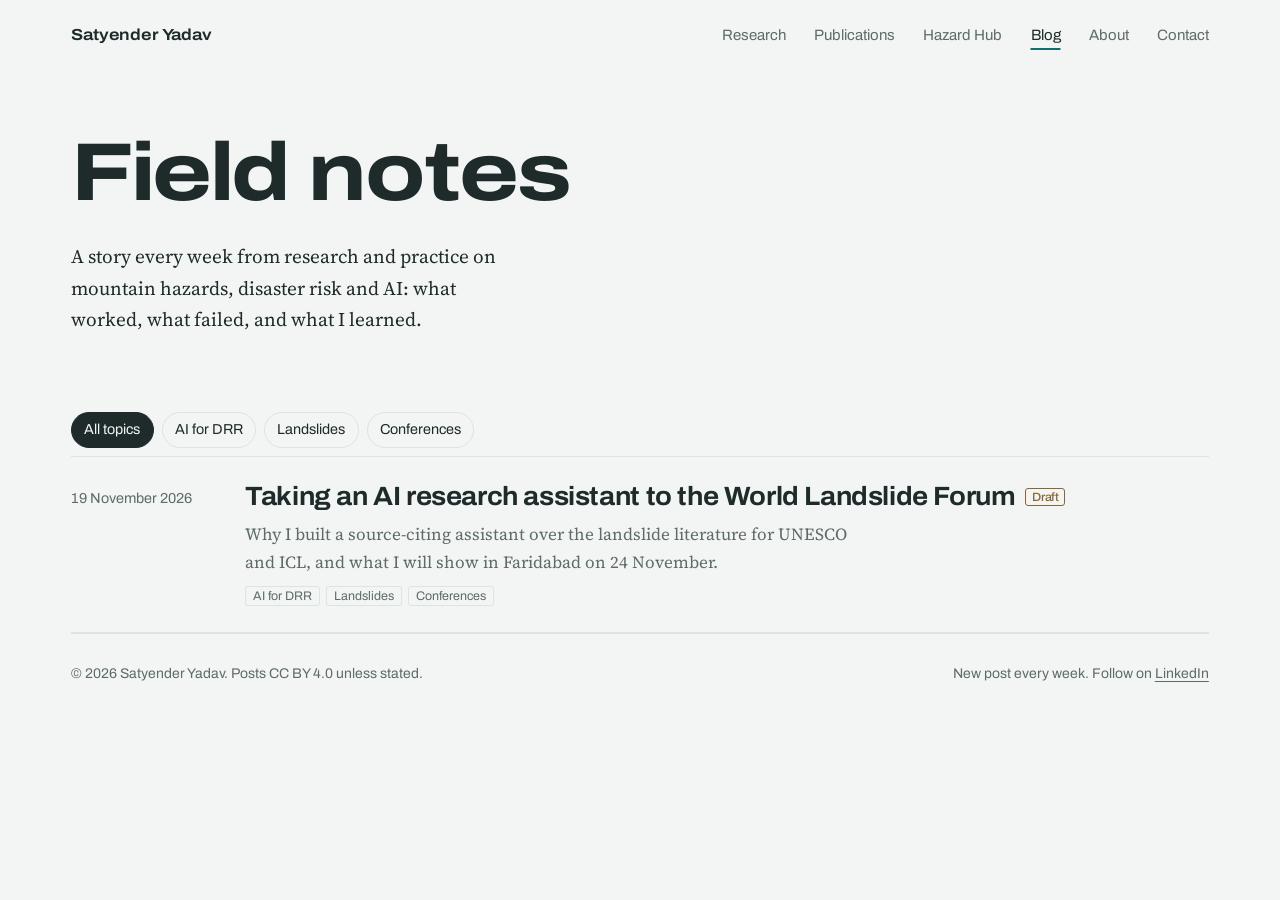
==== blog.html @ be4f51c5 "Add files via upload" ====
<!DOCTYPE html>
<html lang="en">
<head>
<meta charset="utf-8">
<meta name="viewport" content="width=device-width, initial-scale=1">
<title>Field notes | Satyender Yadav</title>
<meta name="description" content="Weekly stories from research and practice on landslides, floods, glacial lake hazards, disaster risk and AI, by Satyender Yadav.">
<meta name="theme-color" content="#F2F5F4">
<link rel="icon" href="data:image/svg+xml,%3Csvg xmlns='http://www.w3.org/2000/svg' viewBox='0 0 32 32'%3E%3Ccircle cx='16' cy='16' r='14' fill='%230F6F6B'/%3E%3Cpath d='M5 20c5-6 9 2 13-4s6-3 9-2' stroke='%23F2F5F4' stroke-width='2.4' fill='none'/%3E%3C/svg%3E">
<link rel="preconnect" href="https://fonts.googleapis.com">
<link rel="preconnect" href="https://fonts.gstatic.com" crossorigin>
<link href="https://fonts.googleapis.com/css2?family=Archivo:wdth,wght@62..125,300..800&family=Source+Serif+4:ital,opsz,wght@0,8..60,400..650;1,8..60,400..500&display=swap" rel="stylesheet">
<link rel="stylesheet" href="assets/site.css">
<style>
.b-hero{padding:clamp(24px,5vw,64px) 0 clamp(28px,4vw,48px)}
.b-hero h1{font-weight:740;font-stretch:120%;font-size:clamp(2.8rem,6.4vw,5.2rem);line-height:.95;letter-spacing:-.03em;margin:0 0 .35em}
.b-hero p{font-size:clamp(1.12rem,1.5vw,1.3rem);max-width:46ch;margin:0}
.tagbar{margin:28px 0 8px}
.plist{list-style:none;margin:0;padding:0;border-top:1px solid var(--rule)}
.plist li{display:grid;grid-template-columns:150px minmax(0,1fr);gap:24px;padding:26px 0;border-bottom:1px solid var(--rule)}
.plist time{font-family:var(--sans);font-size:.9rem;color:var(--scree);padding-top:4px}
.plist h2{font-size:clamp(1.3rem,2.2vw,1.65rem);font-stretch:105%;margin:0 0 8px}
.plist h2 a{color:var(--ink);text-decoration:none}
.plist h2 a:hover{color:var(--lake);text-decoration:underline}
.plist p{margin:0 0 10px;max-width:var(--measure);color:var(--scree)}
.plist .tags{display:flex;gap:6px;flex-wrap:wrap}
.draft{font-family:var(--sans);font-size:.75rem;color:var(--silt);border:1px solid currentColor;border-radius:3px;padding:1px 6px;margin-left:10px;vertical-align:4px;font-weight:500}

article.post{max-width:720px;margin:0 auto;padding:clamp(16px,4vw,48px) 0 clamp(56px,8vw,96px)}
.back{font-family:var(--sans);font-size:.95rem}
article.post h1{font-weight:720;font-stretch:112%;font-size:clamp(2rem,4.4vw,3.2rem);line-height:1.05;letter-spacing:-.02em;margin:.6em 0 .4em}
.pmeta{font-family:var(--sans);font-size:.95rem;color:var(--scree);display:flex;flex-wrap:wrap;gap:6px 18px;margin-bottom:36px;padding-bottom:22px;border-bottom:1px solid var(--rule)}
.prose{font-size:1.15rem;line-height:1.72}
.prose p{margin:0 0 1.2em}
.prose h2{font-size:1.45rem;margin:1.8em 0 .6em;font-stretch:106%}
.prose h3{margin:1.5em 0 .5em}
.prose ul,.prose ol{padding-left:1.3em;margin:0 0 1.2em}
.prose li{margin-bottom:.45em}
.prose blockquote{margin:1.4em 0;padding:4px 0 4px 20px;border-left:3px solid var(--lake);font-style:italic;color:var(--scree)}
.prose img{border-radius:6px;display:block;margin:1.4em 0}
.prose code{font-size:.9em;background:var(--paper);border:1px solid var(--rule);border-radius:3px;padding:1px 5px}
.prose pre{background:var(--paper);border:1px solid var(--rule);border-radius:6px;padding:14px 16px;overflow:auto;font-size:.9rem}
.prose em:last-child{color:var(--scree)}
.share{display:flex;flex-wrap:wrap;gap:12px;align-items:center;margin-top:44px;padding-top:22px;border-top:1px solid var(--rule);font-family:var(--sans);font-size:.95rem}
@media (max-width:720px){.plist li{grid-template-columns:1fr;gap:4px}}
</style>
</head>
<body>
<a class="skip" href="#main">Skip to content</a>
<div class="wrap">
  <header class="top">
    <a class="mark" href="index.html">Satyender Yadav</a>
    <nav aria-label="Main">
      <ul>
        <li><a href="index.html#research">Research</a></li>
        <li><a href="index.html#publications">Publications</a></li>
        <li><a href="hub.html">Hazard Hub</a></li>
        <li><a href="blog.html" aria-current="page">Blog</a></li>
        <li><a href="index.html#about">About</a></li>
        <li><a href="index.html#contact">Contact</a></li>
      </ul>
    </nav>
  </header>

  <main id="main">
    <div id="list-view">
      <div class="b-hero">
        <h1>Field notes</h1>
        <p>A story every week from research and practice on mountain hazards, disaster risk and AI: what worked, what failed, and what I learned.</p>
      </div>
      <div class="chips tagbar" id="tagbar" role="group" aria-label="Filter by topic"></div>
      <ol class="plist" id="plist"><li><span></span><p>Loading posts</p></li></ol>
    </div>
    <article class="post" id="post-view" hidden aria-live="polite"></article>
  </main>

  <footer class="site">
    <span>© 2026 Satyender Yadav. Posts CC BY 4.0 unless stated.</span>
    <span>New post every week. Follow on <a href="https://www.linkedin.com/in/satyenderyadav17">LinkedIn</a></span>
  </footer>
</div>
<script src="assets/marked.umd.js"></script>
<script>
(function(){
'use strict';
function esc(s){return String(s==null?'':s).replace(/[&<>"]/g,function(c){return {'&':'&amp;','<':'&lt;','>':'&gt;','"':'&quot;'}[c];});}
function fmt(d){return new Date(d+'T00:00:00').toLocaleDateString('en-GB',{day:'numeric',month:'long',year:'numeric'});}
var POSTS=[], tag='';
var listV=document.getElementById('list-view'), postV=document.getElementById('post-view');

function renderList(){
  var items=POSTS.filter(function(p){return !tag||p.tags.indexOf(tag)>=0;});
  document.getElementById('plist').innerHTML=items.map(function(p){
    return '<li><time datetime="'+esc(p.date)+'">'+fmt(p.date)+'</time><div><h2><a href="#'+esc(p.slug)+'">'+esc(p.title)+'</a>'+(p.draft?'<span class="draft">Draft</span>':'')+'</h2><p>'+esc(p.summary)+'</p><div class="tags">'+p.tags.map(function(t){return '<span class="tag">'+esc(t)+'</span>';}).join('')+'</div></div></li>';
  }).join('')||'<li><span></span><p>No posts on this topic yet.</p></li>';
}
function renderTags(){
  var all=[];POSTS.forEach(function(p){p.tags.forEach(function(t){if(all.indexOf(t)<0)all.push(t);});});
  var bar=document.getElementById('tagbar');
  bar.innerHTML='<button type="button" data-t="" aria-pressed="true">All topics</button>'+all.map(function(t){return '<button type="button" data-t="'+esc(t)+'" aria-pressed="false">'+esc(t)+'</button>';}).join('');
  bar.addEventListener('click',function(e){var b=e.target.closest('button');if(!b)return;tag=b.dataset.t;[].forEach.call(bar.children,function(x){x.setAttribute('aria-pressed',x===b);});renderList();});
}
function showPost(slug){
  var p=POSTS.filter(function(x){return x.slug===slug;})[0];
  if(!p){listV.hidden=false;postV.hidden=true;return;}
  listV.hidden=true;postV.hidden=false;
  postV.innerHTML='<a class="back" href="#">All posts</a><p class="muted sans">Loading</p>';
  fetch(p.file).then(function(r){if(!r.ok)throw 0;return r.text();}).then(function(md){
    var words=md.split(/\s+/).length, mins=Math.max(1,Math.round(words/220));
    var html=window.marked?marked.parse(md):'<pre>'+esc(md)+'</pre>';
    document.title=p.title+' | Satyender Yadav';
    postV.innerHTML='<a class="back" href="#">All posts</a><h1>'+esc(p.title)+(p.draft?'<span class="draft">Draft</span>':'')+'</h1>'
      +'<div class="pmeta"><time datetime="'+esc(p.date)+'">'+fmt(p.date)+'</time><span>'+mins+' min read</span><span>'+p.tags.map(esc).join(', ')+'</span></div>'
      +'<div class="prose">'+html+'</div>'
      +'<div class="share"><span class="muted">Share this story</span><a href="https://www.linkedin.com/sharing/share-offsite/?url='+encodeURIComponent(location.href)+'">LinkedIn</a><a href="https://bsky.app/intent/compose?text='+encodeURIComponent(p.title+' '+location.href)+'">Bluesky</a><a href="index.html#contact">Reply by email</a></div>';
    window.scrollTo(0,0);
  }).catch(function(){postV.innerHTML='<a class="back" href="#">All posts</a><p>This post could not load. Refresh to try again.</p>';});
}
function route(){var h=location.hash.replace('#','');if(h)showPost(h);else{document.title='Field notes | Satyender Yadav';listV.hidden=false;postV.hidden=true;}}
fetch('posts/index.json').then(function(r){return r.json();}).then(function(list){
  POSTS=list.slice().sort(function(a,b){return b.date.localeCompare(a.date);});
  renderTags();renderList();route();
}).catch(function(){document.getElementById('plist').innerHTML='<li><span></span><p>Posts could not load. Refresh to try again.</p></li>';});
window.addEventListener('hashchange',route);
})();
</script>
</body>
</html>
---- assets/site.css ----
/* Shared design system: Satyender Yadav site
   Palette drawn from Himalayan field colours: snowfield, moraine, glacial lake, silt */
:root{
  --snow:#F2F5F4; --paper:#FAFBFB; --ink:#1E2B2A; --scree:#5E6B68;
  --lake:#0F6F6B; --lake-fill:#4FA9A3; --lake-soft:#D5E8E5;
  --silt:#8A6533; --silt-fill:#B98D4E; --silt-soft:#EFE4D2;
  --contour:#C9D4D0; --contour-major:#9FB0AB; --rule:#DCE3E1;
  --r1:#EEF1E6; --r2:#D9CDA4; --r3:#C49A5A; --r4:#9A5E2E; --r5:#5E2F1E;
  --sans:"Archivo",system-ui,-apple-system,"Segoe UI",sans-serif;
  --serif:"Source Serif 4",Georgia,serif;
  --measure:68ch; --gutter:clamp(20px,4vw,56px); --maxw:1240px;
}
@media (prefers-color-scheme:dark){
  :root{
    --snow:#132020; --paper:#182727; --ink:#E6EEEC; --scree:#9DAEAA;
    --lake:#6FC2BC; --lake-fill:#2F7F7A; --lake-soft:#1D3836;
    --silt:#D2A866; --silt-fill:#C1924F; --silt-soft:#33291B;
    --contour:#2A3B3A; --contour-major:#3E5654; --rule:#263735;
    --r1:#22302D; --r2:#5A5236; --r3:#9C7843; --r4:#C98A4C; --r5:#F0B27A;
  }
}
*,*::before,*::after{box-sizing:border-box}
html{scroll-behavior:smooth;-webkit-text-size-adjust:100%}
@media (prefers-reduced-motion:reduce){html{scroll-behavior:auto}}
body{margin:0;background:var(--snow);color:var(--ink);font-family:var(--serif);font-size:1.0625rem;line-height:1.65;font-optical-sizing:auto;-webkit-font-smoothing:antialiased}
img,svg,canvas{max-width:100%}
a{color:var(--lake);text-decoration-thickness:1px;text-underline-offset:.18em}
a:hover{text-decoration-thickness:2px}
:focus-visible{outline:2px solid var(--lake);outline-offset:3px;border-radius:2px}
.skip{position:absolute;left:-999px;top:8px;background:var(--ink);color:var(--snow);padding:8px 14px;font-family:var(--sans);z-index:50}
.skip:focus{left:8px}
.wrap{max-width:var(--maxw);margin:0 auto;padding:0 var(--gutter)}
.vh{position:absolute!important;width:1px;height:1px;overflow:hidden;clip:rect(0 0 0 0);white-space:nowrap}

/* Top bar */
.top{display:flex;justify-content:space-between;align-items:center;gap:24px;padding:22px 0;font-family:var(--sans);font-size:.9375rem}
.top .mark{font-weight:650;font-stretch:112%;color:var(--ink);text-decoration:none;letter-spacing:-.01em;font-size:1rem}
.top nav ul{display:flex;gap:clamp(14px,2.2vw,30px);list-style:none;margin:0;padding:0;flex-wrap:wrap}
.top nav a{color:var(--scree);text-decoration:none}
.top nav a:hover,.top nav a[aria-current="page"]{color:var(--ink)}
.top nav a[aria-current="page"]{text-decoration:underline;text-decoration-color:var(--lake);text-decoration-thickness:2px;text-underline-offset:.5em}

/* Type */
h1,h2,h3{font-family:var(--sans);color:var(--ink)}
h2{font-weight:680;font-stretch:112%;font-size:clamp(1.7rem,3vw,2.35rem);line-height:1.08;letter-spacing:-.015em;margin:0}
h3{font-weight:620;font-size:1.2rem;line-height:1.3;margin:0 0 .4em;letter-spacing:-.005em}
.muted{color:var(--scree)}
.sans{font-family:var(--sans)}

/* Sections */
section{padding:clamp(56px,8vw,104px) 0;border-top:1px solid var(--rule)}
.sec-head{display:grid;grid-template-columns:minmax(0,4fr) minmax(0,8fr);gap:clamp(20px,4vw,64px);margin-bottom:clamp(28px,4vw,48px);align-items:start}
.sec-head p{margin:0;max-width:var(--measure);color:var(--scree)}

/* Buttons and chips */
.btn{display:inline-flex;align-items:center;gap:8px;background:var(--ink);color:var(--snow);padding:.62em 1.1em;border-radius:4px;text-decoration:none;font-family:var(--sans);font-weight:560;font-size:.98rem;border:0;cursor:pointer}
.btn:hover{background:var(--lake);color:#fff}
.btn.ghost{background:none;color:var(--ink);border:1px solid var(--contour-major)}
.btn.ghost:hover{border-color:var(--ink);background:none;color:var(--ink)}
.chips{display:flex;flex-wrap:wrap;gap:8px;font-family:var(--sans)}
.chips button{font:inherit;font-size:.9rem;background:none;border:1px solid var(--rule);color:var(--ink);padding:.36em .85em;border-radius:999px;cursor:pointer}
.chips button:hover{border-color:var(--contour-major)}
.chips button[aria-pressed="true"]{background:var(--ink);color:var(--snow);border-color:var(--ink)}
.tag{display:inline-block;font-family:var(--sans);font-size:.78rem;line-height:1.5;padding:0 7px;border-radius:3px;border:1px solid var(--rule);color:var(--scree)}
.tag.flood{color:var(--lake);border-color:color-mix(in srgb,var(--lake) 40%,transparent)}
.tag.landslide,.tag.glof{color:var(--silt);border-color:color-mix(in srgb,var(--silt) 40%,transparent)}

/* Footer */
footer.site{border-top:1px solid var(--rule);padding:28px 0 44px;font-family:var(--sans);font-size:.875rem;color:var(--scree);display:flex;justify-content:space-between;gap:20px;flex-wrap:wrap}
footer.site a{color:var(--scree)}

.status-line{display:inline-flex;align-items:center;gap:10px;font-family:var(--sans);font-size:.9375rem;color:var(--ink)}
.status-line::before{content:"";flex:none;width:9px;height:9px;border-radius:50%;background:var(--lake-fill);box-shadow:0 0 0 4px color-mix(in srgb,var(--lake-fill) 25%,transparent)}

@media (max-width:960px){
  .sec-head{grid-template-columns:1fr;gap:14px}
}
@media (max-width:720px){
  .top{flex-direction:column;align-items:flex-start;gap:10px}
}
@media print{
  .top nav,.skip,.no-print{display:none!important}
  body{background:#fff;color:#000}
  section{padding:24px 0}
}
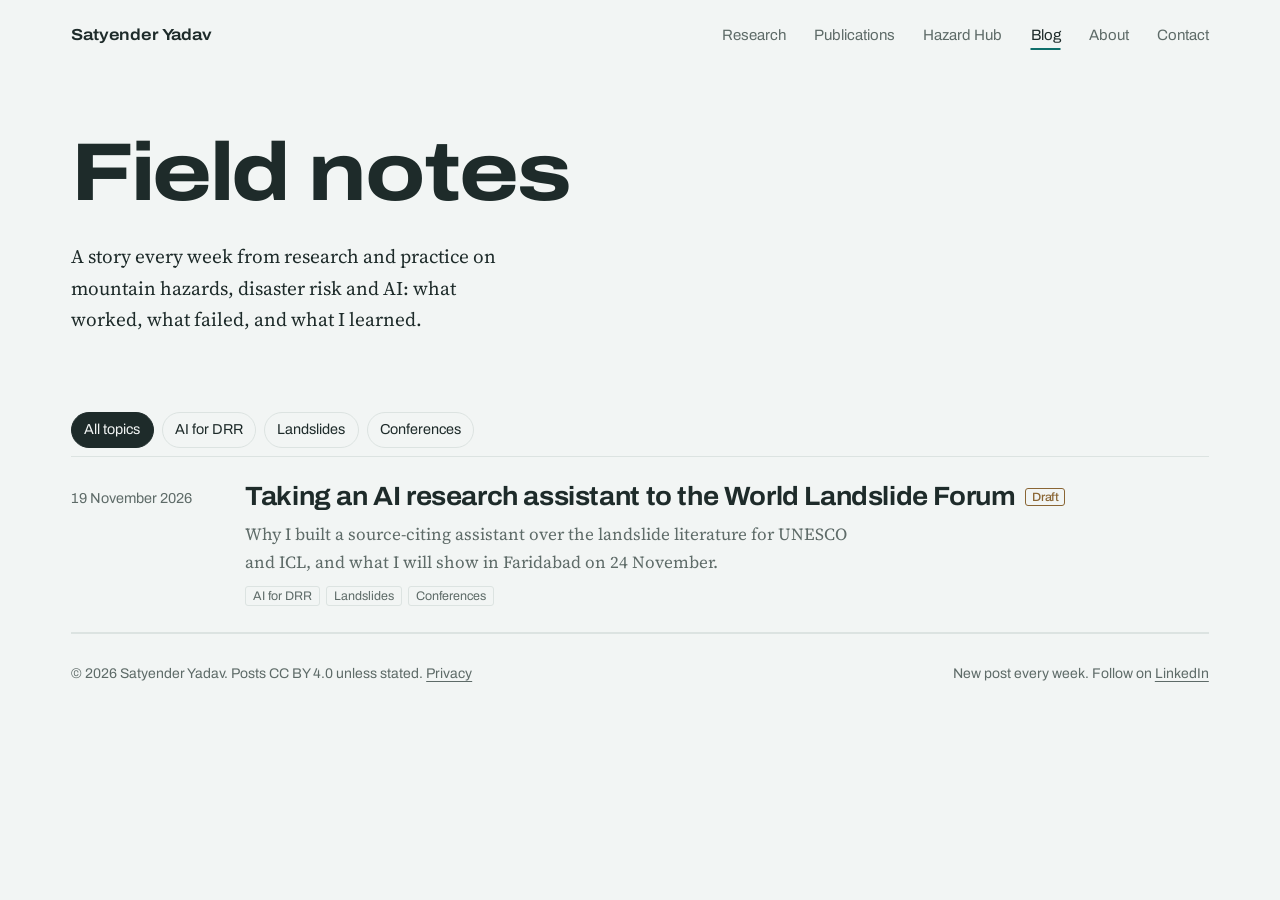
==== commit 22cabd23: "Add privacy-friendly visitor statistics and privacy page" ====
--- a/blog.html
+++ b/blog.html
@@ -68,14 +68,14 @@
         <h1>Field notes</h1>
         <p>A story every week from research and practice on mountain hazards, disaster risk and AI: what worked, what failed, and what I learned.</p>
       </div>
-      <div class="chips tagbar" id="tagbar" role="group" aria-label="Filter by topic"></div>
-      <ol class="plist" id="plist"><li><span></span><p>Loading posts</p></li></ol>
+      <div class="chips tagbar" id="tagbar" role="group" aria-label="Filter by topic" data-track-group="Blog topic"></div>
+      <ol class="plist" id="plist" data-track-section="Post list"><li><span></span><p>Loading posts</p></li></ol>
     </div>
     <article class="post" id="post-view" hidden aria-live="polite"></article>
   </main>
 
   <footer class="site">
-    <span>© 2026 Satyender Yadav. Posts CC BY 4.0 unless stated.</span>
+    <span>© 2026 Satyender Yadav. Posts CC BY 4.0 unless stated. <a href="privacy.html">Privacy</a></span>
     <span>New post every week. Follow on <a href="https://www.linkedin.com/in/satyenderyadav17">LinkedIn</a></span>
   </footer>
 </div>
@@ -111,7 +111,7 @@
     document.title=p.title+' | Satyender Yadav';
     postV.innerHTML='<a class="back" href="#">All posts</a><h1>'+esc(p.title)+(p.draft?'<span class="draft">Draft</span>':'')+'</h1>'
       +'<div class="pmeta"><time datetime="'+esc(p.date)+'">'+fmt(p.date)+'</time><span>'+mins+' min read</span><span>'+p.tags.map(esc).join(', ')+'</span></div>'
-      +'<div class="prose">'+html+'</div>'
+      +'<div class="prose" data-track-read="'+esc(p.slug)+'" data-track-section="Post text">'+html+'</div>'
       +'<div class="share"><span class="muted">Share this story</span><a href="https://www.linkedin.com/sharing/share-offsite/?url='+encodeURIComponent(location.href)+'">LinkedIn</a><a href="https://bsky.app/intent/compose?text='+encodeURIComponent(p.title+' '+location.href)+'">Bluesky</a><a href="index.html#contact">Reply by email</a></div>';
     window.scrollTo(0,0);
   }).catch(function(){postV.innerHTML='<a class="back" href="#">All posts</a><p>This post could not load. Refresh to try again.</p>';});
@@ -124,5 +124,6 @@
 window.addEventListener('hashchange',route);
 })();
 </script>
+<script src="assets/analytics.js" defer></script>
 </body>
 </html>
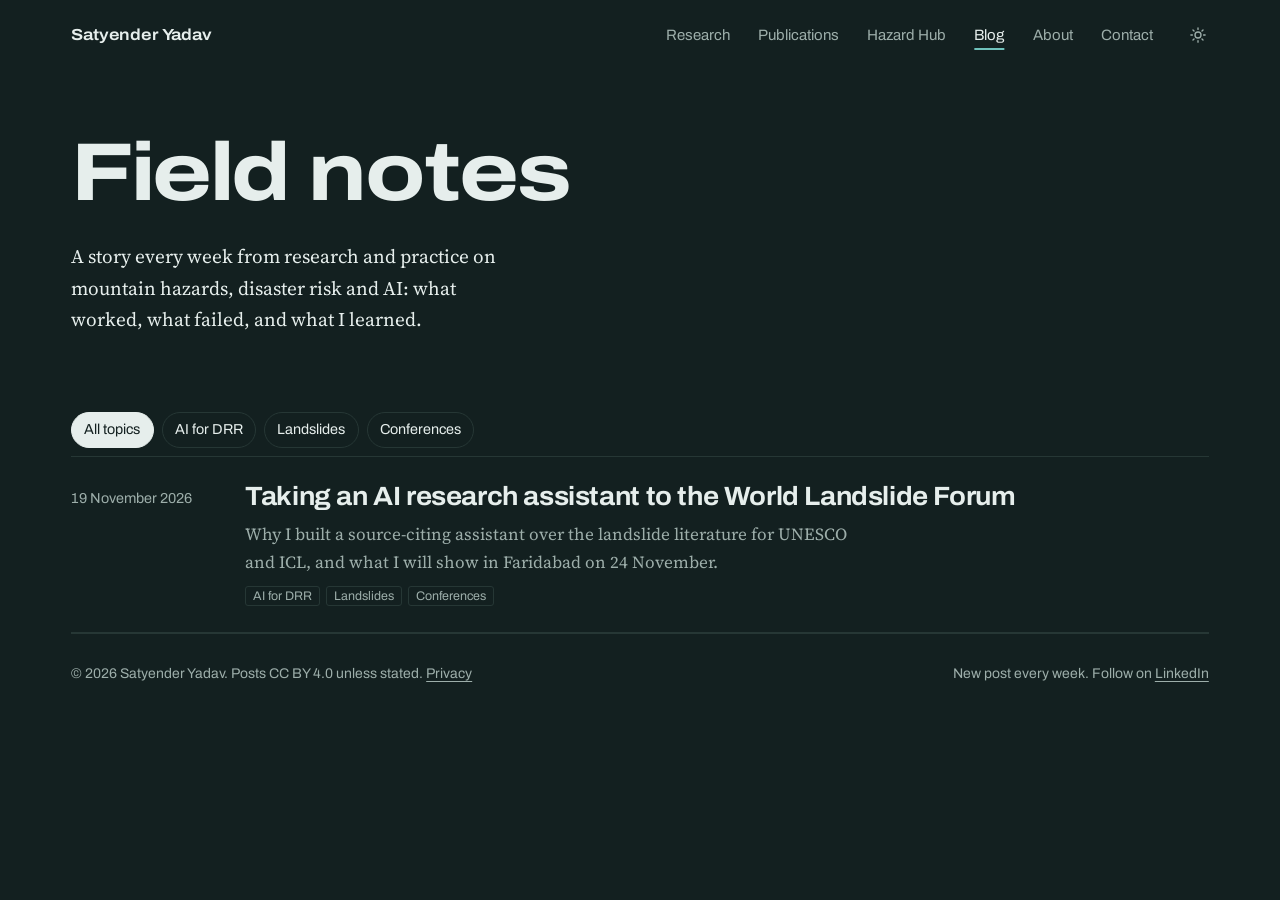
==== commit 2c33f650: "Add a light/dark switch that opens in the right mode by itself A sun/moon button at the end of the m" ====
--- a/blog.html
+++ b/blog.html
@@ -10,6 +10,7 @@
 <link rel="preconnect" href="https://fonts.googleapis.com">
 <link rel="preconnect" href="https://fonts.gstatic.com" crossorigin>
 <link href="https://fonts.googleapis.com/css2?family=Archivo:wdth,wght@62..125,300..800&family=Source+Serif+4:ital,opsz,wght@0,8..60,400..650;1,8..60,400..500&display=swap" rel="stylesheet">
+<script>(function(){var t;try{t=localStorage.getItem('theme')}catch(e){}if(t!=='light'&&t!=='dark'){var h=new Date().getHours();t=(window.matchMedia&&matchMedia('(prefers-color-scheme: dark)').matches)||h>=19||h<7?'dark':'light'}document.documentElement.setAttribute('data-theme',t)})();</script>
 <link rel="stylesheet" href="assets/site.css">
 <style>
 .b-hero{padding:clamp(24px,5vw,64px) 0 clamp(28px,4vw,48px)}
@@ -58,6 +59,7 @@
         <li><a href="blog.html" aria-current="page">Blog</a></li>
         <li><a href="index.html#about">About</a></li>
         <li><a href="index.html#contact">Contact</a></li>
+        <li class="theme-item"><button type="button" class="theme-toggle" aria-label="Switch colour mode"><svg class="i-moon" viewBox="0 0 24 24" aria-hidden="true" fill="none" stroke="currentColor" stroke-width="1.8" stroke-linecap="round" stroke-linejoin="round"><path d="M20 14.5A8 8 0 0 1 9.5 4a8 8 0 1 0 10.5 10.5z"/></svg><svg class="i-sun" viewBox="0 0 24 24" aria-hidden="true" fill="none" stroke="currentColor" stroke-width="1.8" stroke-linecap="round"><circle cx="12" cy="12" r="4"/><path d="M12 2.5v2M12 19.5v2M2.5 12h2M19.5 12h2M5.3 5.3l1.4 1.4M17.3 17.3l1.4 1.4M5.3 18.7l1.4-1.4M17.3 6.7l1.4-1.4"/></svg></button></li>
       </ul>
     </nav>
   </header>
@@ -124,6 +126,7 @@
 window.addEventListener('hashchange',route);
 })();
 </script>
+<script src="assets/theme.js" defer></script>
 <script src="assets/analytics.js" defer></script>
 </body>
 </html>
--- a/assets/site.css
+++ b/assets/site.css
@@ -11,7 +11,7 @@
   --measure:68ch; --gutter:clamp(20px,4vw,56px); --maxw:1240px;
 }
 @media (prefers-color-scheme:dark){
-  :root{
+  :root:not([data-theme="light"]){
     --snow:#132020; --paper:#182727; --ink:#E6EEEC; --scree:#9DAEAA;
     --lake:#6FC2BC; --lake-fill:#2F7F7A; --lake-soft:#1D3836;
     --silt:#D2A866; --silt-fill:#C1924F; --silt-soft:#33291B;
@@ -19,6 +19,19 @@
     --r1:#22302D; --r2:#5A5236; --r3:#9C7843; --r4:#C98A4C; --r5:#F0B27A;
   }
 }
+:root[data-theme="dark"]{
+    --snow:#132020; --paper:#182727; --ink:#E6EEEC; --scree:#9DAEAA;
+    --lake:#6FC2BC; --lake-fill:#2F7F7A; --lake-soft:#1D3836;
+    --silt:#D2A866; --silt-fill:#C1924F; --silt-soft:#33291B;
+    --contour:#2A3B3A; --contour-major:#3E5654; --rule:#263735;
+    --r1:#22302D; --r2:#5A5236; --r3:#9C7843; --r4:#C98A4C; --r5:#F0B27A;
+  }
+:root{color-scheme:light}
+:root[data-theme="dark"]{color-scheme:dark}
+@media (prefers-color-scheme:dark){:root:not([data-theme="light"]){color-scheme:dark}}
+/* Light/dark switch: soft fade only while switching, never for reduced motion */
+html.theme-fade,html.theme-fade *,html.theme-fade *::before,html.theme-fade *::after{transition:background-color .3s ease,color .3s ease,border-color .3s ease,fill .3s ease,stroke .3s ease!important}
+@media (prefers-reduced-motion:reduce){html.theme-fade,html.theme-fade *{transition:none!important}}
 *,*::before,*::after{box-sizing:border-box}
 html{scroll-behavior:smooth;-webkit-text-size-adjust:100%}
 @media (prefers-reduced-motion:reduce){html{scroll-behavior:auto}}
@@ -39,6 +52,14 @@
 .top nav a{color:var(--scree);text-decoration:none}
 .top nav a:hover,.top nav a[aria-current="page"]{color:var(--ink)}
 .top nav a[aria-current="page"]{text-decoration:underline;text-decoration-color:var(--lake);text-decoration-thickness:2px;text-underline-offset:.5em}
+.top nav li.theme-item{display:flex;align-items:center}
+.theme-toggle{display:none;place-items:center;width:34px;height:34px;margin:-8px -6px -8px 0;padding:0;border:0;border-radius:50%;background:none;color:var(--scree);cursor:pointer}
+:root[data-theme] .theme-toggle{display:inline-grid}
+.theme-toggle:hover{color:var(--ink);background:var(--rule)}
+.theme-toggle svg{width:18px;height:18px;display:block}
+.theme-toggle .i-sun{display:none}
+:root[data-theme="dark"] .theme-toggle .i-sun{display:block}
+:root[data-theme="dark"] .theme-toggle .i-moon{display:none}
 
 /* Type */
 h1,h2,h3{font-family:var(--sans);color:var(--ink)}
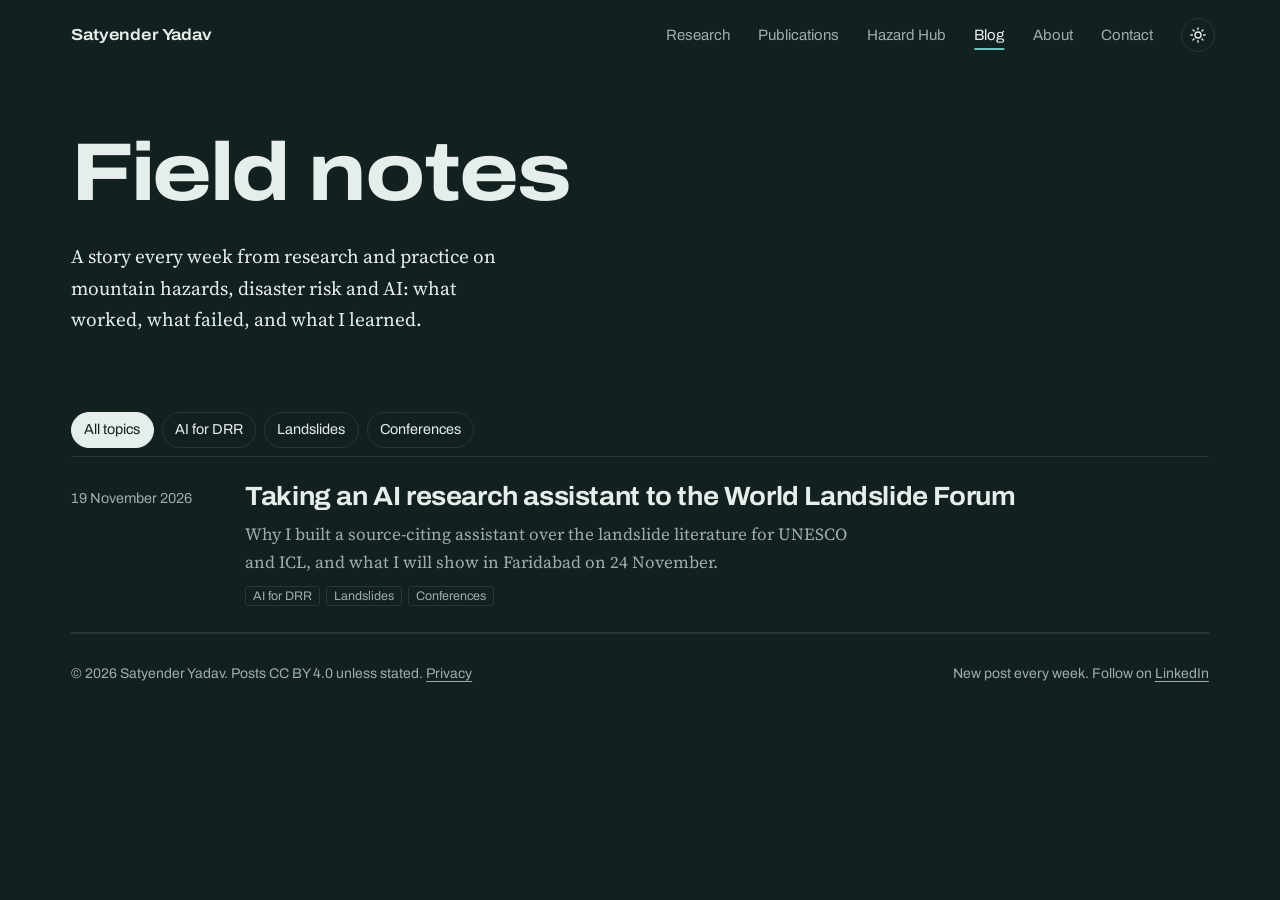
==== commit f9267471: "Fix the light/dark switch showing stale styles; make the icon clearer Browsers keep site.css for 10 " ====
--- a/blog.html
+++ b/blog.html
@@ -11,7 +11,7 @@
 <link rel="preconnect" href="https://fonts.gstatic.com" crossorigin>
 <link href="https://fonts.googleapis.com/css2?family=Archivo:wdth,wght@62..125,300..800&family=Source+Serif+4:ital,opsz,wght@0,8..60,400..650;1,8..60,400..500&display=swap" rel="stylesheet">
 <script>(function(){var t;try{t=localStorage.getItem('theme')}catch(e){}if(t!=='light'&&t!=='dark'){var h=new Date().getHours();t=(window.matchMedia&&matchMedia('(prefers-color-scheme: dark)').matches)||h>=19||h<7?'dark':'light'}document.documentElement.setAttribute('data-theme',t)})();</script>
-<link rel="stylesheet" href="assets/site.css">
+<link rel="stylesheet" href="assets/site.css?v=2">
 <style>
 .b-hero{padding:clamp(24px,5vw,64px) 0 clamp(28px,4vw,48px)}
 .b-hero h1{font-weight:740;font-stretch:120%;font-size:clamp(2.8rem,6.4vw,5.2rem);line-height:.95;letter-spacing:-.03em;margin:0 0 .35em}
@@ -126,7 +126,7 @@
 window.addEventListener('hashchange',route);
 })();
 </script>
-<script src="assets/theme.js" defer></script>
+<script src="assets/theme.js?v=2" defer></script>
 <script src="assets/analytics.js" defer></script>
 </body>
 </html>
--- a/assets/site.css
+++ b/assets/site.css
@@ -53,10 +53,10 @@
 .top nav a:hover,.top nav a[aria-current="page"]{color:var(--ink)}
 .top nav a[aria-current="page"]{text-decoration:underline;text-decoration-color:var(--lake);text-decoration-thickness:2px;text-underline-offset:.5em}
 .top nav li.theme-item{display:flex;align-items:center}
-.theme-toggle{display:none;place-items:center;width:34px;height:34px;margin:-8px -6px -8px 0;padding:0;border:0;border-radius:50%;background:none;color:var(--scree);cursor:pointer}
+.theme-toggle{display:none;place-items:center;width:34px;height:34px;margin:-8px -6px -8px 0;padding:0;border:1px solid var(--rule);border-radius:50%;background:none;color:var(--ink);cursor:pointer}
 :root[data-theme] .theme-toggle{display:inline-grid}
-.theme-toggle:hover{color:var(--ink);background:var(--rule)}
-.theme-toggle svg{width:18px;height:18px;display:block}
+.theme-toggle:hover{background:var(--rule)}
+.theme-toggle svg{width:18px;height:18px;min-width:18px;display:block}
 .theme-toggle .i-sun{display:none}
 :root[data-theme="dark"] .theme-toggle .i-sun{display:block}
 :root[data-theme="dark"] .theme-toggle .i-moon{display:none}
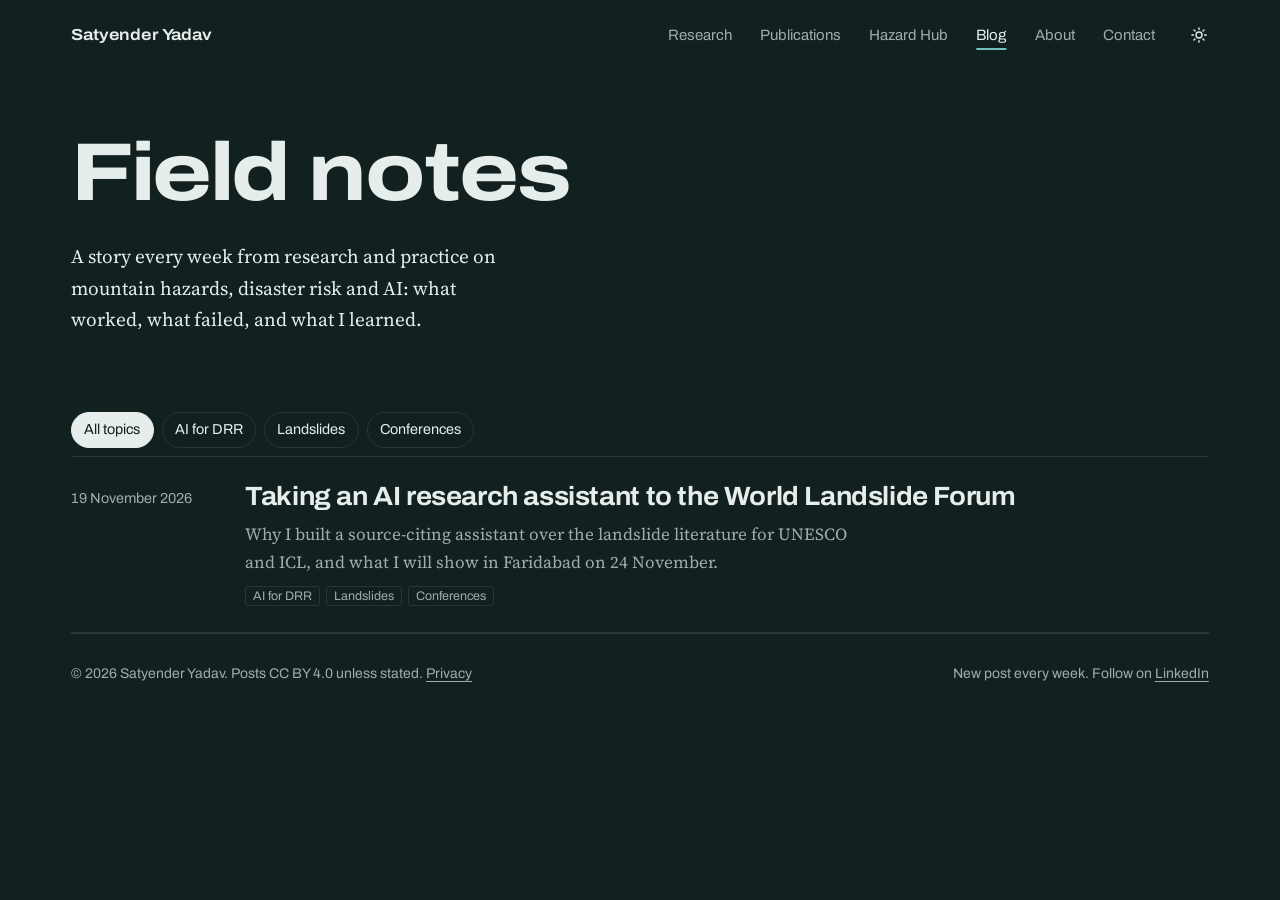
==== commit 7efce428: "Theme switch: drop the ring, show its label at once The sun/moon icon now sits plain in the menu lik" ====
--- a/blog.html
+++ b/blog.html
@@ -11,7 +11,7 @@
 <link rel="preconnect" href="https://fonts.gstatic.com" crossorigin>
 <link href="https://fonts.googleapis.com/css2?family=Archivo:wdth,wght@62..125,300..800&family=Source+Serif+4:ital,opsz,wght@0,8..60,400..650;1,8..60,400..500&display=swap" rel="stylesheet">
 <script>(function(){var t;try{t=localStorage.getItem('theme')}catch(e){}if(t!=='light'&&t!=='dark'){var h=new Date().getHours();t=(window.matchMedia&&matchMedia('(prefers-color-scheme: dark)').matches)||h>=19||h<7?'dark':'light'}document.documentElement.setAttribute('data-theme',t)})();</script>
-<link rel="stylesheet" href="assets/site.css?v=2">
+<link rel="stylesheet" href="assets/site.css?v=3">
 <style>
 .b-hero{padding:clamp(24px,5vw,64px) 0 clamp(28px,4vw,48px)}
 .b-hero h1{font-weight:740;font-stretch:120%;font-size:clamp(2.8rem,6.4vw,5.2rem);line-height:.95;letter-spacing:-.03em;margin:0 0 .35em}
@@ -59,7 +59,7 @@
         <li><a href="blog.html" aria-current="page">Blog</a></li>
         <li><a href="index.html#about">About</a></li>
         <li><a href="index.html#contact">Contact</a></li>
-        <li class="theme-item"><button type="button" class="theme-toggle" aria-label="Switch colour mode"><svg class="i-moon" viewBox="0 0 24 24" aria-hidden="true" fill="none" stroke="currentColor" stroke-width="1.8" stroke-linecap="round" stroke-linejoin="round"><path d="M20 14.5A8 8 0 0 1 9.5 4a8 8 0 1 0 10.5 10.5z"/></svg><svg class="i-sun" viewBox="0 0 24 24" aria-hidden="true" fill="none" stroke="currentColor" stroke-width="1.8" stroke-linecap="round"><circle cx="12" cy="12" r="4"/><path d="M12 2.5v2M12 19.5v2M2.5 12h2M19.5 12h2M5.3 5.3l1.4 1.4M17.3 17.3l1.4 1.4M5.3 18.7l1.4-1.4M17.3 6.7l1.4-1.4"/></svg></button></li>
+        <li class="theme-item"><button type="button" class="theme-toggle" aria-label="Switch colour mode"><svg class="i-moon" viewBox="0 0 24 24" aria-hidden="true" fill="none" stroke="currentColor" stroke-width="1.8" stroke-linecap="round" stroke-linejoin="round"><path d="M20 14.5A8 8 0 0 1 9.5 4a8 8 0 1 0 10.5 10.5z"/></svg><svg class="i-sun" viewBox="0 0 24 24" aria-hidden="true" fill="none" stroke="currentColor" stroke-width="1.8" stroke-linecap="round"><circle cx="12" cy="12" r="4"/><path d="M12 2.5v2M12 19.5v2M2.5 12h2M19.5 12h2M5.3 5.3l1.4 1.4M17.3 17.3l1.4 1.4M5.3 18.7l1.4-1.4M17.3 6.7l1.4-1.4"/></svg><span class="theme-tip" aria-hidden="true">Switch colour mode</span></button></li>
       </ul>
     </nav>
   </header>
@@ -126,7 +126,7 @@
 window.addEventListener('hashchange',route);
 })();
 </script>
-<script src="assets/theme.js?v=2" defer></script>
+<script src="assets/theme.js?v=3" defer></script>
 <script src="assets/analytics.js" defer></script>
 </body>
 </html>
--- a/assets/site.css
+++ b/assets/site.css
@@ -53,13 +53,17 @@
 .top nav a:hover,.top nav a[aria-current="page"]{color:var(--ink)}
 .top nav a[aria-current="page"]{text-decoration:underline;text-decoration-color:var(--lake);text-decoration-thickness:2px;text-underline-offset:.5em}
 .top nav li.theme-item{display:flex;align-items:center}
-.theme-toggle{display:none;place-items:center;width:34px;height:34px;margin:-8px -6px -8px 0;padding:0;border:1px solid var(--rule);border-radius:50%;background:none;color:var(--ink);cursor:pointer}
+.theme-toggle{display:none;position:relative;place-items:center;width:32px;height:32px;margin:-8px -6px -8px 0;padding:0;border:0;background:none;color:var(--ink);cursor:pointer}
 :root[data-theme] .theme-toggle{display:inline-grid}
-.theme-toggle:hover{background:var(--rule)}
+.theme-toggle:hover{color:var(--lake)}
 .theme-toggle svg{width:18px;height:18px;min-width:18px;display:block}
 .theme-toggle .i-sun{display:none}
 :root[data-theme="dark"] .theme-toggle .i-sun{display:block}
 :root[data-theme="dark"] .theme-toggle .i-moon{display:none}
+/* Label shown at once on hover or keyboard focus (the browser's own tooltip waits about a second) */
+.theme-tip{position:absolute;top:calc(100% + 6px);right:0;z-index:20;white-space:nowrap;font-family:var(--sans);font-size:.8125rem;line-height:1.2;background:var(--ink);color:var(--snow);padding:5px 9px;border-radius:4px;opacity:0;visibility:hidden;pointer-events:none}
+.theme-toggle:hover .theme-tip,.theme-toggle:focus-visible .theme-tip{opacity:1;visibility:visible}
+@media (hover:none){.theme-toggle:hover .theme-tip{opacity:0;visibility:hidden}}
 
 /* Type */
 h1,h2,h3{font-family:var(--sans);color:var(--ink)}
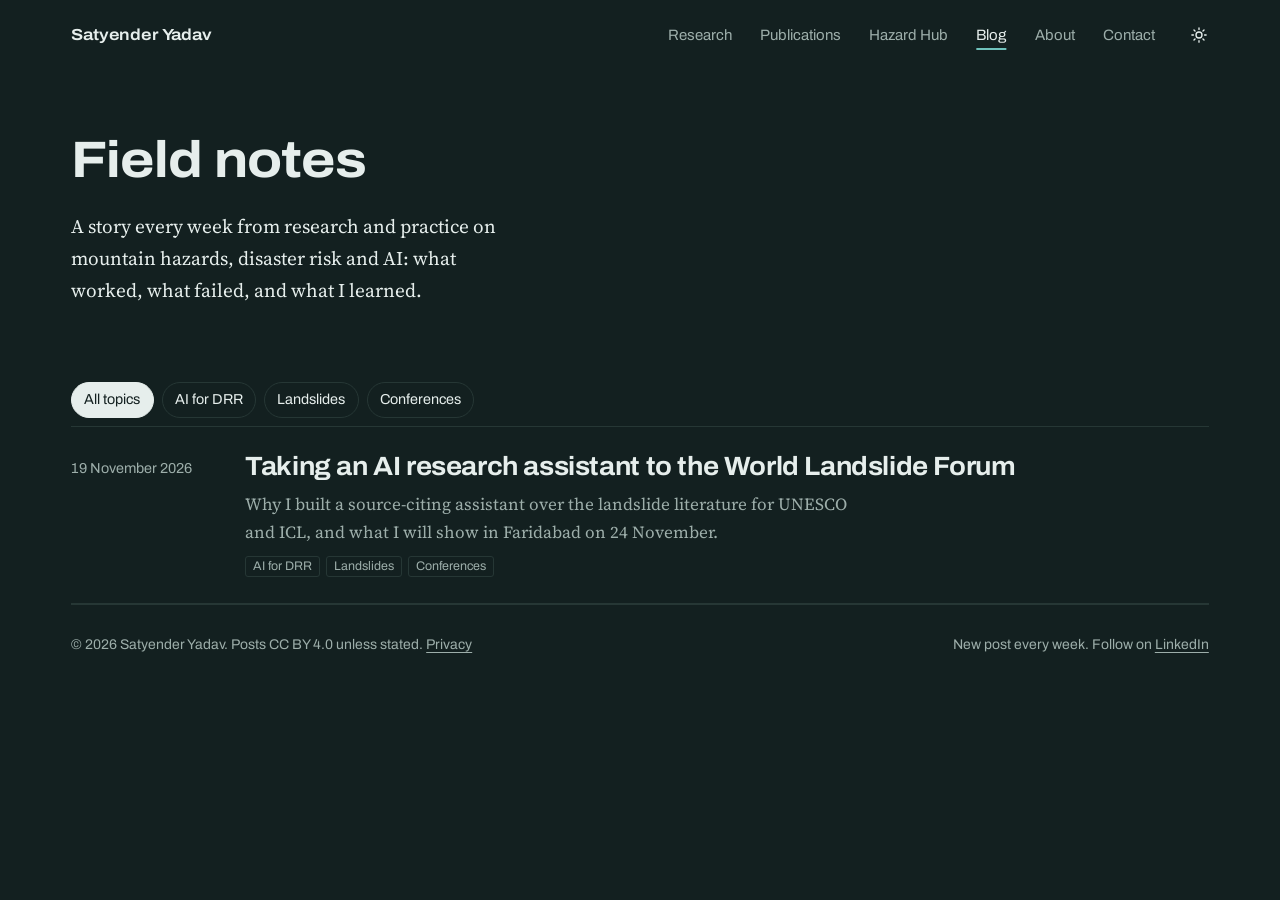
==== commit ce31ea8f: "Calmer page titles on Hazard Hub and Field notes Titles drop from up to 86 px to 51 px on desktop (3" ====
--- a/blog.html
+++ b/blog.html
@@ -14,7 +14,7 @@
 <link rel="stylesheet" href="assets/site.css?v=3">
 <style>
 .b-hero{padding:clamp(24px,5vw,64px) 0 clamp(28px,4vw,48px)}
-.b-hero h1{font-weight:740;font-stretch:120%;font-size:clamp(2.8rem,6.4vw,5.2rem);line-height:.95;letter-spacing:-.03em;margin:0 0 .35em}
+.b-hero h1{font-weight:720;font-stretch:112%;font-size:clamp(2.2rem,4vw,3.4rem);line-height:1.05;letter-spacing:-.02em;margin:0 0 .45em}
 .b-hero p{font-size:clamp(1.12rem,1.5vw,1.3rem);max-width:46ch;margin:0}
 .tagbar{margin:28px 0 8px}
 .plist{list-style:none;margin:0;padding:0;border-top:1px solid var(--rule)}
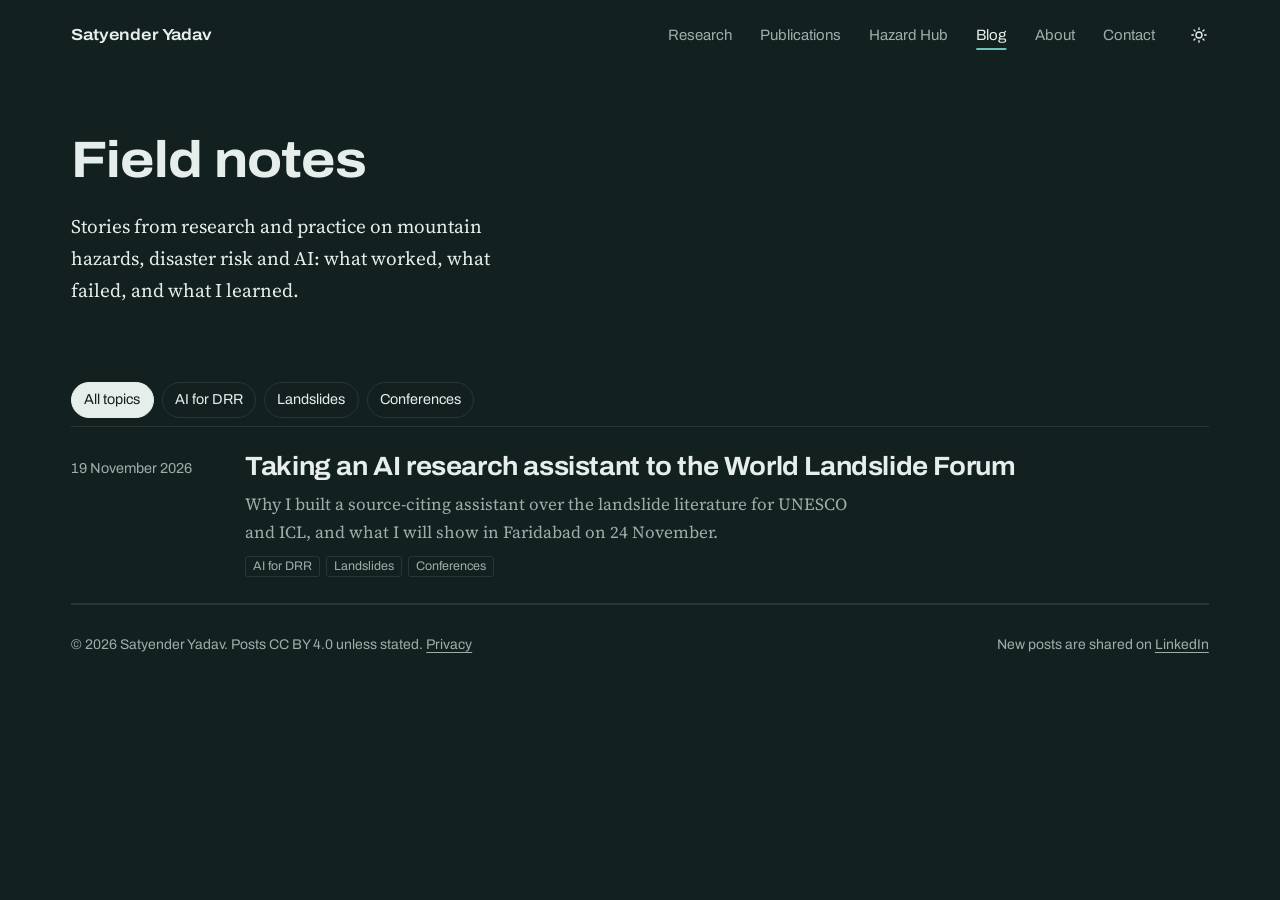
==== commit 2c39c234: "Link previews, search basics, and no weekly-post promise - Share images (1200x630) for the site and " ====
--- a/blog.html
+++ b/blog.html
@@ -4,8 +4,19 @@
 <meta charset="utf-8">
 <meta name="viewport" content="width=device-width, initial-scale=1">
 <title>Field notes | Satyender Yadav</title>
-<meta name="description" content="Weekly stories from research and practice on landslides, floods, glacial lake hazards, disaster risk and AI, by Satyender Yadav.">
+<meta name="description" content="Stories from research and practice on landslides, floods, glacial lake hazards, disaster risk and AI, by Satyender Yadav.">
 <meta name="theme-color" content="#F2F5F4">
+<link rel="canonical" href="https://yadavsatyender.github.io/blog.html">
+<meta property="og:title" content="Field notes | Satyender Yadav">
+<meta property="og:description" content="Stories from research and practice on landslides, floods, glacial lake hazards, disaster risk and AI: what worked, what failed, and what I learned.">
+<meta property="og:type" content="website">
+<meta property="og:url" content="https://yadavsatyender.github.io/blog.html">
+<meta property="og:site_name" content="Satyender Yadav">
+<meta property="og:image" content="https://yadavsatyender.github.io/assets/img/og-home.png">
+<meta property="og:image:width" content="1200">
+<meta property="og:image:height" content="630">
+<meta property="og:image:alt" content="Field notes by Satyender Yadav">
+<meta name="twitter:card" content="summary_large_image">
 <link rel="icon" href="data:image/svg+xml,%3Csvg xmlns='http://www.w3.org/2000/svg' viewBox='0 0 32 32'%3E%3Ccircle cx='16' cy='16' r='14' fill='%230F6F6B'/%3E%3Cpath d='M5 20c5-6 9 2 13-4s6-3 9-2' stroke='%23F2F5F4' stroke-width='2.4' fill='none'/%3E%3C/svg%3E">
 <link rel="preconnect" href="https://fonts.googleapis.com">
 <link rel="preconnect" href="https://fonts.gstatic.com" crossorigin>
@@ -68,7 +79,7 @@
     <div id="list-view">
       <div class="b-hero">
         <h1>Field notes</h1>
-        <p>A story every week from research and practice on mountain hazards, disaster risk and AI: what worked, what failed, and what I learned.</p>
+        <p>Stories from research and practice on mountain hazards, disaster risk and AI: what worked, what failed, and what I learned.</p>
       </div>
       <div class="chips tagbar" id="tagbar" role="group" aria-label="Filter by topic" data-track-group="Blog topic"></div>
       <ol class="plist" id="plist" data-track-section="Post list"><li><span></span><p>Loading posts</p></li></ol>
@@ -78,7 +89,7 @@
 
   <footer class="site">
     <span>© 2026 Satyender Yadav. Posts CC BY 4.0 unless stated. <a href="privacy.html">Privacy</a></span>
-    <span>New post every week. Follow on <a href="https://www.linkedin.com/in/satyenderyadav17">LinkedIn</a></span>
+    <span>New posts are shared on <a href="https://www.linkedin.com/in/satyenderyadav17">LinkedIn</a></span>
   </footer>
 </div>
 <script src="assets/marked.umd.js"></script>
